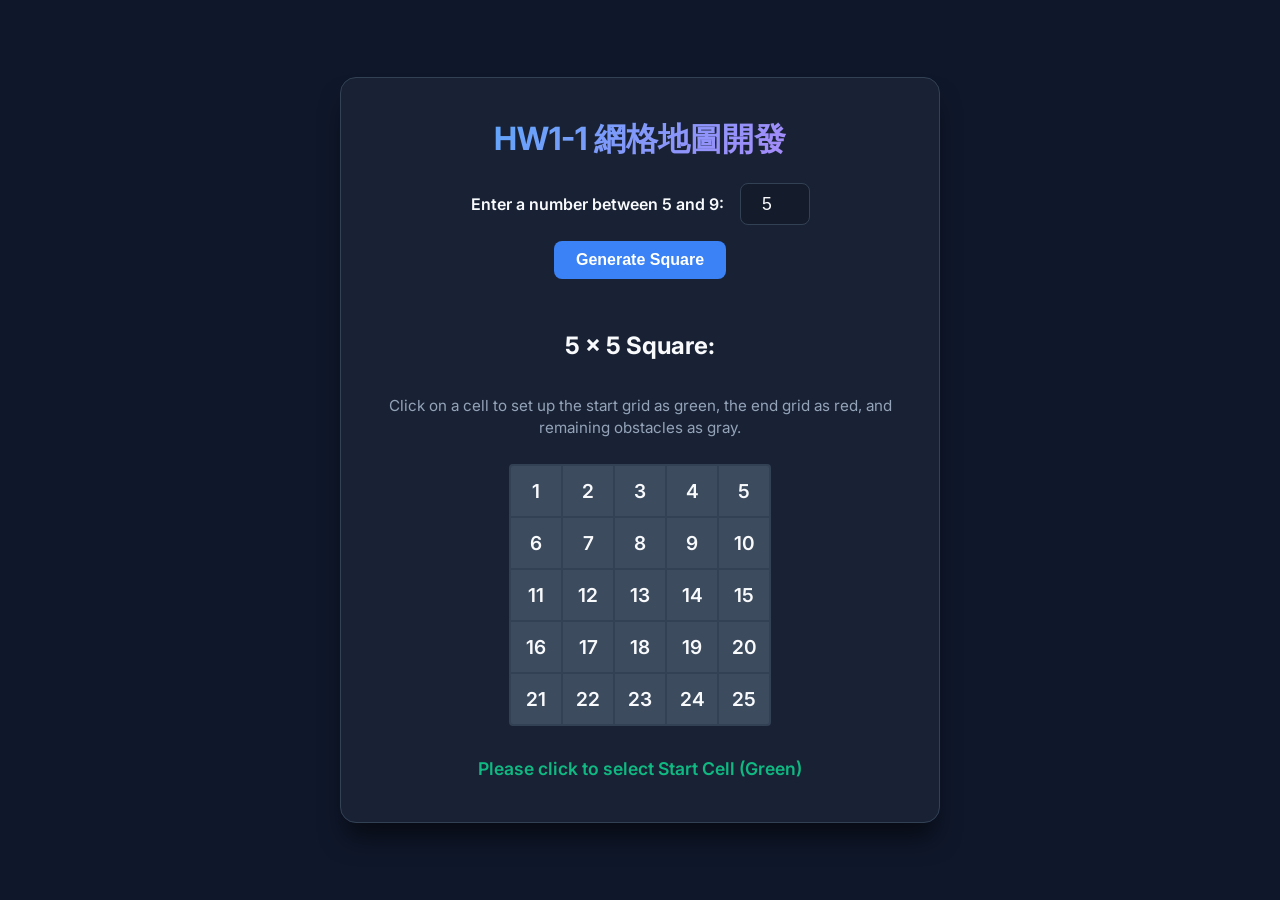
==== index.html @ 0eff4db5 "Refactor for GitHub Pages static hosting" ====
<!DOCTYPE html>
<html lang="en">

<head>
    <meta charset="UTF-8">
    <meta name="viewport" content="width=device-width, initial-scale=1.0">
    <title>HW1-1 Grid Map Development</title>
    <link rel="stylesheet" href="static/style.css">
    <!-- Load Google Fonts -->
    <link href="https://fonts.googleapis.com/css2?family=Inter:wght@400;600&display=swap" rel="stylesheet">
</head>

<body>
    <div class="container">
        <header>
            <h1>HW1-1 網格地圖開發</h1>
        </header>

        <section class="controls">
            <label for="grid-size">Enter a number between 5 and 9:</label>
            <input type="number" id="grid-size" min="5" max="9" value="5">
            <button id="generate-btn">Generate Square</button>
        </section>

        <section class="grid-section">
            <h2 id="grid-title">5 x 5 Square:</h2>
            <p class="instruction">
                Click on a cell to set up the start grid as green, the end grid as red, and remaining obstacles as gray.
            </p>
            <div id="grid-container" class="grid-container"></div>
            <div class="status-panel">
                <span class="status-indicator">Please click to select Start Cell (Green)</span>
            </div>
        </section>
    </div>

    <script src="static/script.js"></script>
</body>

</html>
---- static/style.css ----
:root {
    --bg-color: #0f172a;
    --card-bg: rgba(30, 41, 59, 0.7);
    --border-color: #334155;
    --text-color: #f8fafc;
    --text-muted: #94a3b8;
    --accent-color: #3b82f6;
    --accent-hover: #2563eb;

    --green-color: #10b981;
    --red-color: #ef4444;
    --gray-color: #64748b;
    --cell-bg: rgba(255, 255, 255, 0.05);
    --cell-hover: rgba(255, 255, 255, 0.1);
}

* {
    box-sizing: border-box;
}

body {
    margin: 0;
    padding: 2rem;
    font-family: 'Inter', sans-serif;
    background-color: var(--bg-color);
    color: var(--text-color);
    display: flex;
    justify-content: center;
    align-items: center;
    min-height: 100vh;
}

.container {
    background: var(--card-bg);
    backdrop-filter: blur(10px);
    border: 1px solid var(--border-color);
    border-radius: 16px;
    padding: 2.5rem;
    width: 100%;
    max-width: 600px;
    box-shadow: 0 20px 25px -5px rgba(0, 0, 0, 0.5);
    display: flex;
    flex-direction: column;
    align-items: center;
}

header h1 {
    margin-top: 0;
    font-size: 2rem;
    text-align: center;
    background: linear-gradient(135deg, #60a5fa, #a78bfa);
    -webkit-background-clip: text;
    -webkit-text-fill-color: transparent;
}

.controls {
    display: flex;
    gap: 1rem;
    align-items: center;
    margin-bottom: 2rem;
    flex-wrap: wrap;
    justify-content: center;
    width: 100%;
}

label {
    font-weight: 600;
}

input[type="number"] {
    background: rgba(0,0,0,0.2);
    border: 1px solid var(--border-color);
    color: var(--text-color);
    padding: 0.6rem;
    border-radius: 8px;
    width: 70px;
    font-size: 1.1rem;
    outline: none;
    transition: border-color 0.2s;
    text-align: center;
}

input[type="number"]:focus {
    border-color: var(--accent-color);
}

button {
    background: var(--accent-color);
    color: white;
    border: none;
    padding: 0.6rem 1.4rem;
    border-radius: 8px;
    font-size: 1rem;
    font-weight: 600;
    cursor: pointer;
    transition: background-color 0.2s, transform 0.1s;
}

button:hover {
    background: var(--accent-hover);
}

button:active {
    transform: scale(0.95);
}

.grid-section {
    width: 100%;
    display: flex;
    flex-direction: column;
    align-items: center;
}

.instruction {
    color: var(--text-muted);
    text-align: center;
    margin-bottom: 1.5rem;
    font-size: 0.95rem;
    line-height: 1.5;
}

.grid-container {
    display: grid;
    gap: 2px;
    background: var(--border-color);
    border: 2px solid var(--border-color);
    border-radius: 4px;
    overflow: hidden;
    margin-bottom: 2rem;
}

.grid-cell {
    background-color: var(--cell-bg);
    aspect-ratio: 1/1;
    display: flex;
    align-items: center;
    justify-content: center;
    font-size: 1.2rem;
    font-weight: 600;
    cursor: pointer;
    user-select: none;
    transition: background-color 0.2s, transform 0.1s;
    min-width: 50px;
}

.grid-cell:hover {
    background-color: var(--cell-hover);
}

.grid-cell:active {
    transform: scale(0.95);
}

/* Cell States */
.grid-cell.start {
    background-color: var(--green-color) !important;
    color: white;
}

.grid-cell.end {
    background-color: var(--red-color) !important;
    color: white;
}

.grid-cell.obstacle {
    background-color: var(--gray-color) !important;
    color: white;
}

.status-panel {
    font-weight: 600;
    font-size: 1.1rem;
    text-align: center;
    min-height: 1.5rem;
}

.status-indicator {
    transition: color 0.3s ease;
}
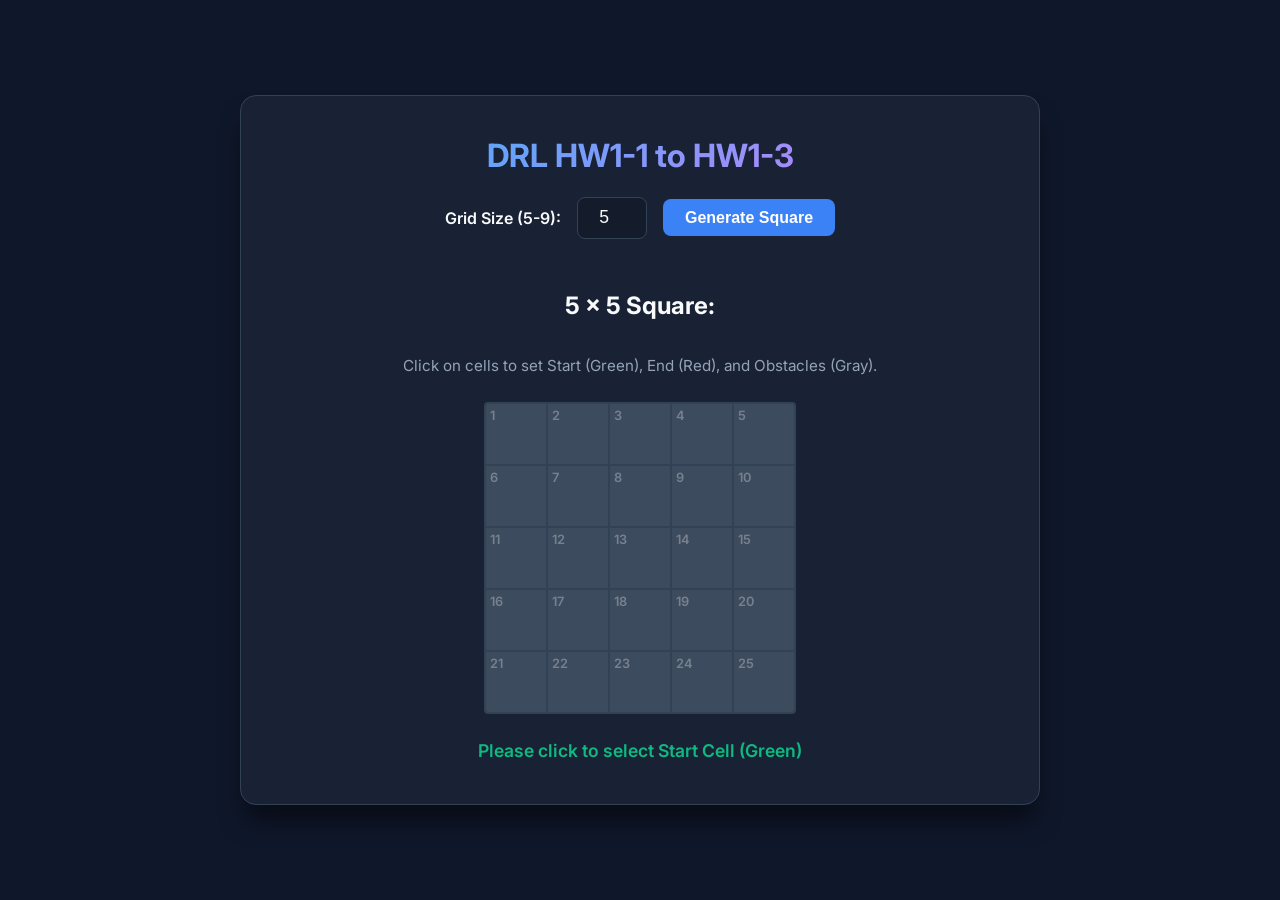
==== commit 3c738023: "refactor: migrate RL logic to JS for Github Pages support" ====
--- a/index.html
+++ b/index.html
@@ -4,30 +4,35 @@
 <head>
     <meta charset="UTF-8">
     <meta name="viewport" content="width=device-width, initial-scale=1.0">
-    <title>HW1-1 Grid Map Development</title>
+    <title>DRL HW1 Grid Map</title>
     <link rel="stylesheet" href="static/style.css">
-    <!-- Load Google Fonts -->
     <link href="https://fonts.googleapis.com/css2?family=Inter:wght@400;600&display=swap" rel="stylesheet">
 </head>
 
 <body>
     <div class="container">
         <header>
-            <h1>HW1-1 網格地圖開發</h1>
+            <h1>DRL HW1-1 to HW1-3</h1>
         </header>
 
         <section class="controls">
-            <label for="grid-size">Enter a number between 5 and 9:</label>
+            <label for="grid-size">Grid Size (5-9):</label>
             <input type="number" id="grid-size" min="5" max="9" value="5">
             <button id="generate-btn">Generate Square</button>
         </section>
 
         <section class="grid-section">
             <h2 id="grid-title">5 x 5 Square:</h2>
-            <p class="instruction">
-                Click on a cell to set up the start grid as green, the end grid as red, and remaining obstacles as gray.
+            <p class="instruction" id="instruction-text">
+                Click on cells to set Start (Green), End (Red), and Obstacles (Gray).
             </p>
             <div id="grid-container" class="grid-container"></div>
+
+            <div class="action-panel" id="action-panel" style="display: none; gap: 10px; margin: 20px 0;">
+                <button id="btn-hw1-2" class="action-btn">HW1-2: Evaluate Random Policy</button>
+                <button id="btn-hw1-3" class="action-btn">HW1-3: Value Iteration</button>
+            </div>
+
             <div class="status-panel">
                 <span class="status-indicator">Please click to select Start Cell (Green)</span>
             </div>
--- a/static/style.css
+++ b/static/style.css
@@ -37,7 +37,7 @@
     border-radius: 16px;
     padding: 2.5rem;
     width: 100%;
-    max-width: 600px;
+    max-width: 800px;
     box-shadow: 0 20px 25px -5px rgba(0, 0, 0, 0.5);
     display: flex;
     flex-direction: column;
@@ -53,7 +53,8 @@
     -webkit-text-fill-color: transparent;
 }
 
-.controls {
+.controls,
+.action-panel {
     display: flex;
     gap: 1rem;
     align-items: center;
@@ -63,12 +64,16 @@
     width: 100%;
 }
 
+.action-panel {
+    margin-bottom: 0px;
+}
+
 label {
     font-weight: 600;
 }
 
 input[type="number"] {
-    background: rgba(0,0,0,0.2);
+    background: rgba(0, 0, 0, 0.2);
     border: 1px solid var(--border-color);
     color: var(--text-color);
     padding: 0.6rem;
@@ -80,10 +85,6 @@
     text-align: center;
 }
 
-input[type="number"]:focus {
-    border-color: var(--accent-color);
-}
-
 button {
     background: var(--accent-color);
     color: white;
@@ -96,8 +97,16 @@
     transition: background-color 0.2s, transform 0.1s;
 }
 
+button.action-btn {
+    background: #8b5cf6;
+}
+
 button:hover {
     background: var(--accent-hover);
+}
+
+button.action-btn:hover {
+    background: #7c3aed;
 }
 
 button:active {
@@ -126,21 +135,21 @@
     border: 2px solid var(--border-color);
     border-radius: 4px;
     overflow: hidden;
-    margin-bottom: 2rem;
+    margin-bottom: 1rem;
 }
 
 .grid-cell {
     background-color: var(--cell-bg);
     aspect-ratio: 1/1;
     display: flex;
+    flex-direction: column;
     align-items: center;
     justify-content: center;
-    font-size: 1.2rem;
-    font-weight: 600;
     cursor: pointer;
     user-select: none;
     transition: background-color 0.2s, transform 0.1s;
-    min-width: 50px;
+    min-width: 60px;
+    position: relative;
 }
 
 .grid-cell:hover {
@@ -149,6 +158,30 @@
 
 .grid-cell:active {
     transform: scale(0.95);
+}
+
+/* Cell Content */
+.cell-number {
+    font-size: 0.8rem;
+    font-weight: 600;
+    color: rgba(255, 255, 255, 0.3);
+    position: absolute;
+    top: 4px;
+    left: 4px;
+}
+
+.cell-value {
+    font-size: 0.95rem;
+    font-weight: bold;
+    color: #e2e8f0;
+    z-index: 2;
+}
+
+.cell-policy {
+    font-size: 1.8rem;
+    font-weight: bold;
+    color: #fcd34d;
+    z-index: 2;
 }
 
 /* Cell States */
@@ -167,13 +200,18 @@
     color: white;
 }
 
+.grid-cell.path {
+    background-color: rgba(16, 185, 129, 0.6) !important;
+}
+
 .status-panel {
     font-weight: 600;
     font-size: 1.1rem;
     text-align: center;
     min-height: 1.5rem;
+    margin-top: 10px;
 }
 
 .status-indicator {
     transition: color 0.3s ease;
-}
+}
